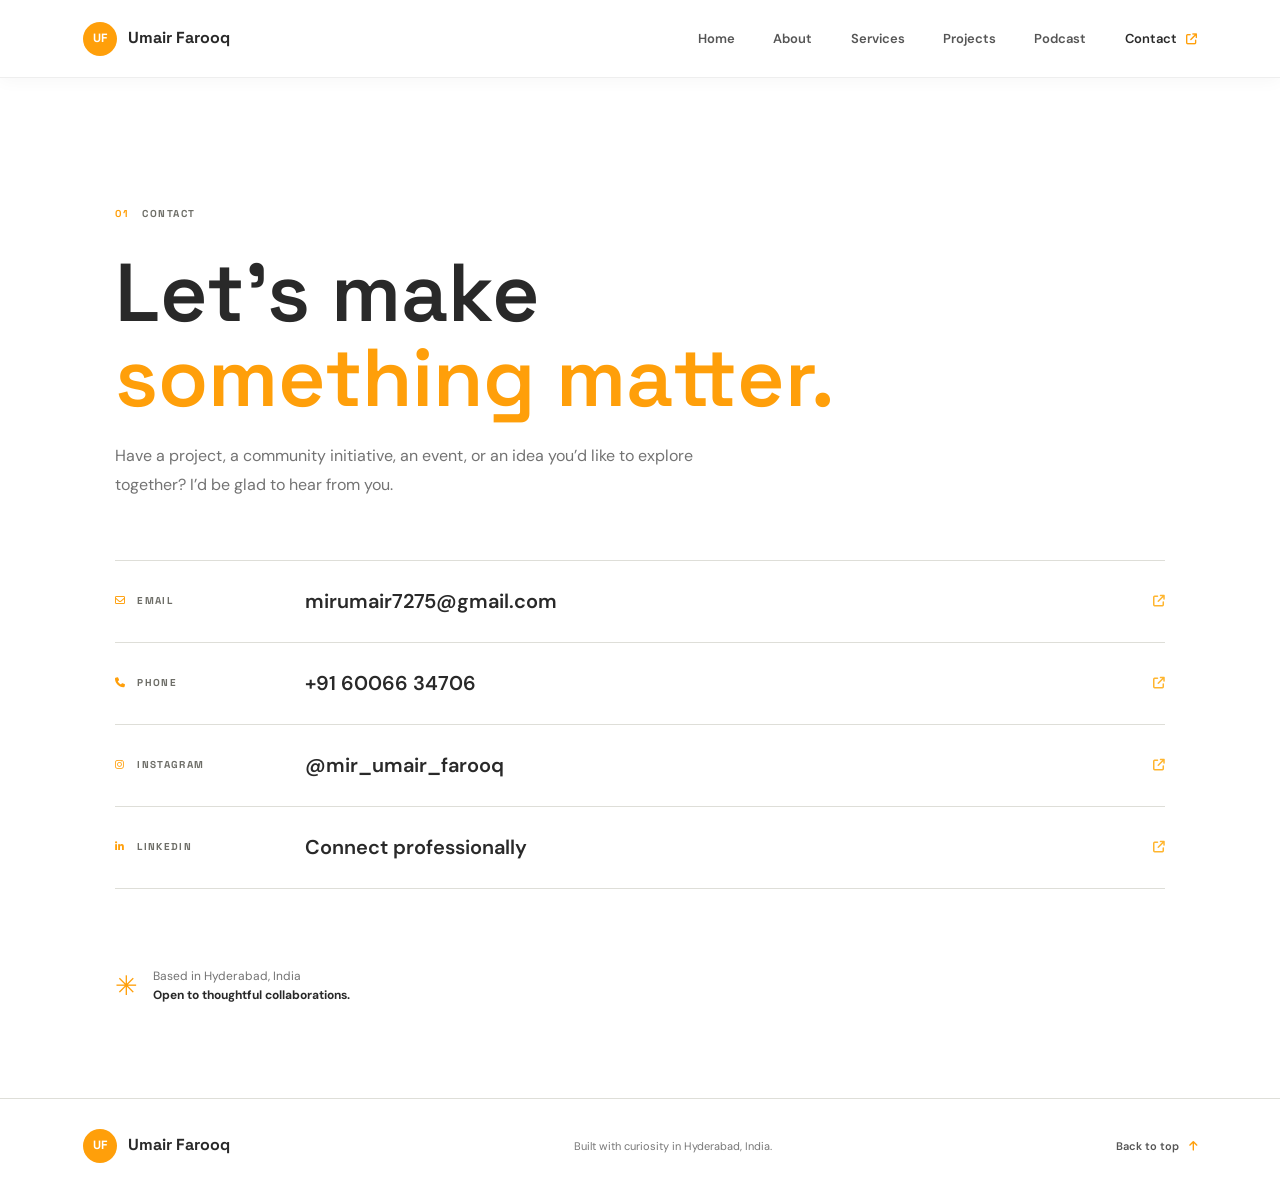
==== contact.html @ 48a46469 "Update portfolio branding and pages" ====
<!DOCTYPE html>
<html lang="en">
<head>
  <meta charset="UTF-8">
  <meta name="viewport" content="width=device-width, initial-scale=1.0">
  <meta name="theme-color" content="#ffffff">
  <meta name="description" content="Contact Umair Farooq about projects, student communities, events, and ideas.">
  <title>Contact | Umair Farooq</title>
  <link rel="preconnect" href="https://fonts.googleapis.com">
  <link rel="preconnect" href="https://fonts.gstatic.com" crossorigin>
  <link href="https://fonts.googleapis.com/css2?family=DM+Sans:wght@400;500;600;700&family=Space+Grotesk:wght@400;500;600;700&display=swap" rel="stylesheet">
  <link rel="stylesheet" href="https://cdnjs.cloudflare.com/ajax/libs/font-awesome/6.4.0/css/all.min.css">
  <link rel="stylesheet" href="style.css">
</head>
<body class="interior-page">
<header class="site-header">
  <a class="wordmark" href="index.html#home" aria-label="Umair Farooq, home"><span class="wordmark-mark">UF</span><span>Umair Farooq</span></a>
  <button class="menu-toggle" type="button" aria-label="Open navigation" aria-expanded="false" aria-controls="primary-navigation"><span></span><span></span></button>
  <nav id="primary-navigation" class="primary-navigation" aria-label="Main navigation">
    <a href="index.html#home">Home</a><a href="index.html#about">About</a><a href="index.html#services">Services</a>
    <a href="projects.html">Projects</a><a href="podcast.html">Podcast</a><a class="nav-contact" href="contact.html" aria-current="page">Contact <i class="fa-solid fa-arrow-up-right-from-square" aria-hidden="true"></i></a>
  </nav>
</header>
<main>
  <section class="contact-page-hero">
    <p class="section-kicker"><span>01</span> CONTACT</p>
    <h1>Let’s make<br><em>something matter.</em></h1>
    <p>Have a project, a community initiative, an event, or an idea you’d like to explore together? I’d be glad to hear from you.</p>
  </section>
  <section class="contact-page-links">
    <a href="mailto:mirumair7275@gmail.com"><span class="contact-method"><i class="fa-regular fa-envelope" aria-hidden="true"></i> EMAIL</span><span class="contact-detail">mirumair7275@gmail.com</span><i class="fa-solid fa-arrow-up-right-from-square" aria-hidden="true"></i></a>
    <a href="tel:+916006634706"><span class="contact-method"><i class="fa-solid fa-phone" aria-hidden="true"></i> PHONE</span><span class="contact-detail">+91 60066 34706</span><i class="fa-solid fa-arrow-up-right-from-square" aria-hidden="true"></i></a>
    <a href="https://www.instagram.com/mir_umair_farooq" target="_blank" rel="noopener noreferrer"><span class="contact-method"><i class="fa-brands fa-instagram" aria-hidden="true"></i> INSTAGRAM</span><span class="contact-detail">@mir_umair_farooq</span><i class="fa-solid fa-arrow-up-right-from-square" aria-hidden="true"></i></a>
    <a href="https://www.linkedin.com/in/umair-farooq-5b9580380/" target="_blank" rel="noopener noreferrer"><span class="contact-method"><i class="fa-brands fa-linkedin-in" aria-hidden="true"></i> LINKEDIN</span><span class="contact-detail">Connect professionally</span><i class="fa-solid fa-arrow-up-right-from-square" aria-hidden="true"></i></a>
  </section>
  <section class="contact-note"><span class="note-star">✳</span><p>Based in Hyderabad, India<br><strong>Open to thoughtful collaborations.</strong></p></section>
</main>
<footer class="site-footer"><a class="wordmark" href="index.html#home"><span class="wordmark-mark">UF</span><span>Umair Farooq</span></a><p>Built with curiosity in Hyderabad, India.</p><a class="back-to-top" href="#top">Back to top <i class="fa-solid fa-arrow-up" aria-hidden="true"></i></a></footer>
<script src="script.js"></script>
</body>
</html>
---- style.css ----
:root {
  color-scheme: light;
  --ink: #292929;
  --muted: #737373;
  --paper: #ffffff;
  --white: #fff;
  --warm: #fff9f0;
  --yellow: #FFB52E;
  --orange: #FF9F0A;
  --orange-light: #FFB52E;
  --line: #deded8;
  --display: "Space Grotesk", sans-serif;
  --body: "DM Sans", sans-serif;
}

* { box-sizing: border-box; }
html { scroll-behavior: smooth; scroll-padding-top: 86px; }
body { margin: 0; background: var(--paper); color: var(--ink); font-family: var(--body); font-size: 16px; line-height: 1.65; -webkit-font-smoothing: antialiased; }
body, button, a { font-family: var(--body); }
a { color: inherit; }
button, a { -webkit-tap-highlight-color: transparent; }
a:focus-visible, button:focus-visible { outline: 3px solid var(--yellow); outline-offset: 4px; }
::selection { background: var(--orange-light, #FFB52E); color: var(--ink); }

.site-header { position: sticky; z-index: 20; top: 0; display: flex; min-height: 78px; align-items: center; justify-content: space-between; padding: 0 clamp(24px, 6.5vw, 104px); border-bottom: 1px solid rgba(41, 41, 41, .08); background: rgba(255, 255, 255, .97); box-shadow: 0 3px 16px rgba(41, 41, 41, .035); }
.wordmark { display: inline-flex; align-items: center; gap: 11px; color: var(--ink); font-family: var(--display); font-size: 16px; font-weight: 700; text-decoration: none; }
.wordmark-mark { display: grid; width: 34px; aspect-ratio: 1; place-items: center; border-radius: 50%; background: var(--orange); color: var(--white); font-size: 12px; }
.primary-navigation { display: flex; align-items: center; gap: clamp(20px, 3vw, 44px); }
.primary-navigation a { color: #555; font-size: 13px; font-weight: 600; text-decoration: none; transition: color .2s ease; }
.primary-navigation a:hover { color: var(--orange); }
.primary-navigation .nav-contact { color: var(--ink); }
.nav-contact i { margin-left: 6px; color: var(--orange); font-size: 11px; }
.menu-toggle { display: none; }

section { padding: clamp(78px, 10vw, 136px) clamp(24px, 9vw, 144px); }
section h2::after { content: none; }
h1, h2, h3, p, figure { margin-top: 0; }
.hero { position: relative; display: grid; min-height: min(760px, calc(100svh - 78px)); grid-template-columns: minmax(0, 1.2fr) minmax(300px, .8fr); align-items: center; gap: clamp(48px, 5vw, 72px); padding-top: 76px; padding-bottom: 112px; overflow: hidden; background: var(--paper); text-align: left; }
.hero-copy { position: relative; z-index: 2; max-width: 760px; }
.eyebrow, .section-kicker, .principle-index, .leadership-tag, .project-type, .skill-groups span, .podcast-label { font-family: var(--display); font-size: 10px; font-weight: 700; letter-spacing: 1.5px; }
.eyebrow { display: flex; align-items: center; gap: 9px; margin-bottom: 28px; color: #666; }
.eyebrow > span:not(.status-dot) { color: #b8b8b1; }
.status-dot { width: 7px; height: 7px; border-radius: 50%; background: var(--orange); box-shadow: 0 0 0 4px rgba(255, 159, 10, .17); }
.hero h1, .section-heading, .podcast-copy h2 { margin-bottom: 25px; font-family: var(--display); font-weight: 600; letter-spacing: 0; }
.hero h1 { max-width: 770px; color: var(--ink); font-size: clamp(38px, 3.35vw, 50px); line-height: 1.08; }
.hero-name { margin-bottom: 18px; font-family: var(--display); font-size: 23px; font-weight: 700; }
.hero h1 span { color: var(--orange); }
.hero-intro { max-width: 590px; margin-bottom: 30px; color: var(--muted); font-size: 16px; line-height: 1.8; }
.college-link { display: inline-flex; align-items: center; gap: 8px; margin: -14px 0 25px; color: var(--ink); font-size: 12px; font-weight: 700; text-decoration: none; }
.college-link i { color: var(--orange); font-size: 11px; }
.college-link i:last-child { color: var(--yellow); font-size: 9px; }
.hero-actions { display: flex; flex-wrap: wrap; align-items: center; gap: 10px; }
.button { display: inline-flex; min-height: 46px; align-items: center; justify-content: center; gap: 12px; padding: 0 17px; border: 1px solid transparent; border-radius: 4px; font-size: 12px; font-weight: 700; text-decoration: none; transition: transform .2s ease, background .2s ease, border-color .2s ease, box-shadow .2s ease; }
.button:hover { transform: translateY(-2px); }
.button i { font-size: 11px; }
.button-primary { background: var(--orange); color: var(--ink); box-shadow: 0 5px 14px rgba(255, 159, 10, .2); }
.button-primary:hover { background: #ef9100; box-shadow: 0 8px 19px rgba(255, 159, 10, .28); }
.button-secondary { border-color: #cecec8; background: transparent; color: var(--ink); }
.button-secondary:hover { border-color: var(--orange); }
.button-text { padding-right: 4px; padding-left: 7px; color: var(--ink); }
.button-text:hover { color: #d87800; }
.quick-contact { display: flex; flex-wrap: wrap; gap: 24px; margin-top: 27px; }
.quick-contact a { color: #666; font-size: 12px; font-weight: 600; text-decoration: none; transition: color .2s ease; }
.quick-contact a:hover { color: #d87800; }
.quick-contact i { margin-right: 7px; color: var(--orange); font-size: 12px; }
.hero-portrait-wrap { position: relative; width: min(100%, 440px); justify-self: center; }
.portrait-glow { position: absolute; top: 11%; right: -7%; bottom: 8%; left: 2%; border-radius: 47% 53% 48% 52%; background: rgba(255, 159, 10, .25); filter: blur(42px); }
.hero-portrait { position: relative; z-index: 1; margin: 0; }
.hero-portrait img { display: block; width: 100%; aspect-ratio: 4 / 5; border-radius: 10px; object-fit: cover; object-position: center 35%; box-shadow: 0 24px 54px rgba(38, 36, 31, .16); }
.hero-portrait figcaption { display: flex; justify-content: space-between; gap: 12px; padding-top: 13px; color: #666; font-size: 11px; }
.hero-portrait figcaption i { margin-left: 5px; color: var(--yellow); font-size: 9px; }
.note-star { color: var(--orange); font-size: 22px; }
.scroll-cue { position: absolute; bottom: 30px; left: clamp(24px, 9vw, 144px); display: flex; align-items: center; gap: 13px; color: #777; font-family: var(--display); font-size: 9px; font-weight: 700; letter-spacing: 1.5px; text-decoration: none; }
.scroll-cue i { color: var(--orange); }

.section-kicker { display: flex; align-items: center; gap: 13px; margin-bottom: 34px; color: #6e6e67; }
.section-kicker span { color: var(--orange); }
.section-heading { margin: 0; color: var(--ink); font-size: clamp(38px, 5vw, 62px); line-height: 1.1; }
.section-heading em, .podcast-copy h2 em { color: var(--orange); font-style: normal; }
#about { background: var(--white); }
.about-layout { display: grid; grid-template-columns: 1fr .8fr; align-items: start; gap: clamp(44px, 9vw, 142px); }
.about-copy { max-width: 540px; }
.about-copy p, .section-intro, .contact-intro { color: var(--muted); font-size: 15px; line-height: 1.85; }
.about-copy p + p { margin-top: 18px; }
.inline-link, .all-projects-link { display: inline-flex; align-items: center; gap: 12px; margin-top: 10px; color: #d87800; font-size: 13px; font-weight: 700; text-decoration: none; }
.inline-link i, .all-projects-link i { transition: transform .2s ease; }
.inline-link:hover i, .all-projects-link:hover i { transform: translateX(4px); }
.principles-row { display: grid; grid-template-columns: repeat(3, 1fr); gap: 36px; margin-top: 88px; padding-top: 29px; border-top: 1px solid var(--line); }
.principles-row > div { max-width: 310px; }
.principle-index { color: #d87800; font-size: 9px; }
.principles-row h3 { margin: 16px 0 7px; font-family: var(--display); font-size: 19px; }
.principles-row p { margin-bottom: 0; color: var(--muted); font-size: 13px; line-height: 1.7; }

#community { background: var(--warm); }
.section-intro-row { display: flex; align-items: end; justify-content: space-between; gap: 40px; margin-bottom: 50px; }
.section-intro { max-width: 390px; margin-bottom: 5px; }
.leadership-list { border-top: 1px solid #e8e0d5; }
.leadership-item { display: grid; grid-template-columns: 68px minmax(0, 1fr) auto; align-items: center; gap: 20px; padding: 24px 0; border-bottom: 1px solid #e8e0d5; }
.leadership-number { align-self: start; padding-top: 6px; color: #99938c; font-family: var(--display); font-size: 11px; }
.leadership-item h3 { margin: 0 0 5px; font-family: var(--display); font-size: 19px; font-weight: 600; }
.leadership-item p { margin: 0; color: var(--muted); font-size: 13px; }
.leadership-tag { color: #73736d; font-size: 9px; }
.recognition-line { display: flex; flex-wrap: wrap; align-items: center; gap: 12px; margin-top: 28px; color: #666; font-size: 12px; }
.recognition-line > i { color: var(--yellow); }
.recognition-divider { color: #c5bcae; }

.services-section { background: var(--warm); }
.service-grid { display: grid; grid-template-columns: repeat(3, minmax(0, 1fr)); gap: 15px; }
.service-item { position: relative; min-height: 245px; padding: 27px 24px 50px; border: 1px solid #eee5d8; background: var(--white); transition: border-color .2s ease, transform .2s ease, box-shadow .2s ease; }
.service-item:hover { transform: translateY(-4px); border-color: rgba(255, 159, 10, .55); box-shadow: 0 12px 26px rgba(41, 41, 41, .06); }
.service-index { color: #d87800; font-family: var(--display); font-size: 10px; font-weight: 700; letter-spacing: 1px; }
.service-item h3 { margin: 34px 0 10px; font-family: var(--display); font-size: 20px; line-height: 1.25; }
.service-item p { max-width: 310px; margin: 0; color: var(--muted); font-size: 13px; line-height: 1.75; }
.service-arrow { position: absolute; right: 22px; bottom: 20px; color: var(--orange); font-size: 12px; }

#experience { background: var(--white); }
#experience > .section-heading { margin-bottom: 52px; }
.grid { display: grid; grid-template-columns: repeat(2, minmax(0, 1fr)); gap: 0 40px; margin-top: 38px; }
.card { padding: 24px 0; border-top: 1px solid var(--line); background: transparent; }
.card::before { content: none; }
.card h3 { margin: 0 0 10px; color: var(--ink); font-family: var(--display); font-size: 18px; }
.card p { margin-bottom: 12px; color: var(--muted); font-size: 13px; line-height: 1.7; }
.card p:last-child { margin-bottom: 0; }
.card strong { color: var(--ink); }
#skills { background: var(--warm); }
#skills > .section-heading { margin-bottom: 42px; }
#skills .grid { grid-template-columns: repeat(4, minmax(0, 1fr)); gap: 0 24px; }
#skills .card { padding: 16px 0; border-top-color: #eee5d8; color: var(--ink); font-family: var(--display); font-size: 14px; font-weight: 600; }

#projects { background: var(--paper); }
#projects > .section-heading { margin-bottom: 45px; }
#projects .grid { grid-template-columns: repeat(2, minmax(0, 1fr)); gap: 18px; }
#projects .card { min-height: 220px; padding: 25px; border: 1px solid var(--line); background: var(--white); transition: transform .2s ease, box-shadow .2s ease, border-color .2s ease; }
#projects .card:hover { transform: translateY(-3px); border-color: rgba(255, 159, 10, .55); box-shadow: 0 12px 30px rgba(41, 41, 41, .07); }
#projects .card h3 { color: var(--ink); }
#projects .card a { display: inline-flex; align-items: center; gap: 8px; padding: 0; border-radius: 0; background: none; color: #d87800; font-size: 12px; }
#projects .card a:hover { background: none; color: #a95d00; }

#podcast { position: relative; display: grid; grid-template-columns: 1fr .8fr; align-items: center; gap: 40px; overflow: hidden; background: #252a31; color: var(--white); }
.podcast-copy { position: relative; z-index: 1; max-width: 580px; }
#podcast .section-kicker { color: #b9b9b2; }
#podcast .section-kicker span { color: var(--orange); }
.podcast-label { display: flex; align-items: center; gap: 9px; margin-bottom: 15px; color: var(--orange); }
.podcast-copy h2 { margin-bottom: 18px; color: var(--white); font-family: var(--display); font-size: clamp(40px, 5vw, 62px); line-height: 1.08; }
.podcast-copy h2 em { color: var(--orange); font-style: normal; }
.podcast-copy > p:not(.podcast-label) { max-width: 470px; margin-bottom: 27px; color: #c5c7c8; font-size: 14px; line-height: 1.8; }
.button-light { background: var(--orange); color: #20251c; }
.button-light:hover { background: #ffb52e; }
.podcast-art { position: relative; display: grid; width: min(100%, 350px); aspect-ratio: 1; justify-self: center; place-items: center; }
.sound-ring { position: absolute; border: 1px solid rgba(255, 159, 10, .35); border-radius: 50%; }
.sound-ring-one { inset: 5%; }
.sound-ring-two { inset: 17%; border-color: rgba(255, 255, 255, .17); }
.podcast-mic { display: grid; width: 104px; aspect-ratio: 1; place-items: center; border-radius: 50%; background: var(--orange); color: #252a31; font-size: 37px; }
.podcast-art-note, .podcast-art-index { position: absolute; color: #fff; font-family: var(--display); font-size: 10px; font-weight: 700; letter-spacing: 1.5px; }
.podcast-art-note { top: 20%; right: -3%; line-height: 1.6; }
.podcast-art-index { bottom: 17%; left: 3%; color: #aeb0aa; }

#contact { background: var(--white); }
.contact-layout { display: grid; grid-template-columns: 1fr .8fr; gap: clamp(40px, 9vw, 130px); align-items: start; }
.contact-intro { max-width: 420px; margin-top: 20px; }
.contact-links { border-top: 1px solid var(--line); }
.contact-links a { display: flex; justify-content: space-between; gap: 20px; padding: 18px 0; border-bottom: 1px solid var(--line); font-size: 12px; text-decoration: none; }
.contact-links a > span:first-child { min-width: 88px; color: #777; }
.contact-links a > span:last-child { font-weight: 600; text-align: right; }
.contact-links i { color: var(--yellow); }
.contact-links a > span:last-child i { margin-left: 7px; font-size: 10px; }
.contact-links a:hover > span:last-child { color: #c98700; }
.site-footer { display: flex; min-height: 94px; align-items: center; justify-content: space-between; gap: 20px; padding: 18px clamp(24px, 6.5vw, 104px); border-top: 1px solid var(--line); }
.site-footer p { margin: 0; color: #777; font-size: 11px; }
.back-to-top { color: #555; font-size: 11px; font-weight: 600; text-decoration: none; }
.back-to-top i { margin-left: 7px; color: var(--orange); }

.interior-page { background: var(--white); }
.interior-hero, .contact-page-hero { padding-top: clamp(76px, 10vw, 132px); padding-bottom: clamp(68px, 8vw, 108px); }
.interior-hero .section-kicker, .contact-page-hero .section-kicker { margin-bottom: 27px; }
.interior-hero h1, .podcast-page-copy h1, .contact-page-hero h1 { margin: 0 0 22px; font-family: var(--display); font-size: clamp(46px, 7vw, 82px); font-weight: 600; line-height: 1.04; }
.interior-hero h1 em, .podcast-page-copy h1 em, .contact-page-hero h1 em { color: var(--orange); font-style: normal; }
.interior-hero > p:last-child, .contact-page-hero > p:last-child { max-width: 610px; margin: 0; color: var(--muted); font-size: 16px; line-height: 1.8; }
.project-index-section { padding-top: 70px; }
.project-index-section .section-kicker { margin-bottom: 27px; }
.project-list { border-top: 1px solid var(--line); }
.project-row { display: grid; grid-template-columns: 180px minmax(0, 1fr) 42px; align-items: center; gap: 22px; padding: 24px 0; border-bottom: 1px solid var(--line); }
.project-type { color: #797971; font-size: 9px; }
.project-details h2 { margin: 0 0 4px; color: var(--ink); font-family: var(--display); font-size: 19px; font-weight: 600; }
.project-details p { margin: 0; color: var(--muted); font-size: 13px; }
.project-row > a { display: grid; width: 38px; aspect-ratio: 1; place-items: center; border: 1px solid #d6d6cf; border-radius: 50%; color: #d87800; text-decoration: none; transition: color .2s ease, background .2s ease, border-color .2s ease, transform .2s ease; }
.project-row > a:hover { transform: translate(2px, -2px); border-color: var(--orange); background: var(--orange); color: var(--ink); }
.project-index-section .all-projects-link { margin-top: 25px; }

.podcast-page-hero { display: grid; grid-template-columns: minmax(0, 1.1fr) minmax(300px, .75fr); align-items: center; gap: clamp(50px, 10vw, 150px); padding: clamp(76px, 9vw, 120px) clamp(24px, 9vw, 144px); overflow: hidden; background: var(--white); }
.podcast-page-copy { max-width: 670px; }
.podcast-page-copy .podcast-label { margin-bottom: 19px; color: #d87800; }
.podcast-page-copy > p:not(.section-kicker):not(.podcast-label) { max-width: 570px; margin-bottom: 28px; color: var(--muted); font-size: 15px; line-height: 1.85; }
.podcast-page-photo { position: relative; width: min(100%, 400px); justify-self: center; margin: 0; }
.podcast-page-photo img { position: relative; z-index: 1; display: block; width: 100%; aspect-ratio: 4 / 5; border-radius: 10px; object-fit: cover; object-position: center 35%; box-shadow: 0 20px 50px rgba(41, 41, 41, .15); }
.podcast-page-photo figcaption { position: relative; z-index: 1; padding-top: 12px; color: var(--muted); font-size: 11px; }
.conversation-section { background: var(--warm); }
.conversation-list { border-top: 1px solid #eee5d8; }
.conversation-list article { display: grid; grid-template-columns: 68px minmax(0, 1fr); gap: 20px; padding: 24px 0; border-bottom: 1px solid #eee5d8; }
.conversation-list article > span { padding-top: 4px; color: #d87800; font-family: var(--display); font-size: 10px; font-weight: 700; }
.conversation-list h2 { margin: 0 0 5px; font-family: var(--display); font-size: 20px; }
.conversation-list p { margin: 0; color: var(--muted); font-size: 13px; }
.podcast-cta { padding: 84px clamp(24px, 9vw, 144px); background: #252a31; color: var(--white); }
.podcast-cta .eyebrow { margin-bottom: 18px; color: var(--orange); }
.podcast-cta h2 { margin-bottom: 26px; font-family: var(--display); font-size: clamp(36px, 5vw, 56px); line-height: 1.12; }

.contact-page-hero { padding-bottom: 60px; }
.contact-page-links { padding: 0 clamp(24px, 9vw, 144px) 45px; }
.contact-page-links > a { display: grid; grid-template-columns: 170px minmax(0, 1fr) 30px; align-items: center; gap: 20px; padding: 24px 0; border-top: 1px solid var(--line); text-decoration: none; transition: color .2s ease, padding .2s ease; }
.contact-page-links > a:last-child { border-bottom: 1px solid var(--line); }
.contact-method { color: #6d6d67; font-family: var(--display); font-size: 10px; font-weight: 700; letter-spacing: 1.3px; }
.contact-method i { width: 18px; color: var(--orange); }
.contact-detail { font-size: clamp(15px, 2vw, 20px); font-weight: 600; }
.contact-page-links > a > i { color: var(--yellow); font-size: 12px; text-align: right; }
.contact-page-links > a:hover { padding-right: 8px; padding-left: 8px; color: #d87800; }
.contact-note { display: flex; align-items: center; gap: 15px; padding: 30px clamp(24px, 9vw, 144px) 90px; }
.contact-note .note-star { font-size: 27px; }
.contact-note p { margin: 0; color: var(--muted); font-size: 12px; line-height: 1.6; }
.contact-note strong { color: var(--ink); }

@media (max-width: 1100px) {
  .hero { grid-template-columns: minmax(0, 2fr) minmax(250px, 1fr); gap: 32px; }
  .hero h1 { font-size: clamp(34px, 3.9vw, 44px); }
}

@media (max-width: 900px) {
  html { scroll-padding-top: 70px; }
  .site-header { min-height: 68px; padding-right: 22px; padding-left: 22px; }
  .menu-toggle { display: flex; width: 42px; height: 42px; flex-direction: column; align-items: center; justify-content: center; gap: 6px; border: 1px solid var(--line); border-radius: 50%; background: transparent; cursor: pointer; }
  .menu-toggle span { width: 16px; height: 1.5px; background: var(--ink); transition: transform .2s ease; }
  .menu-toggle[aria-expanded="true"] span:first-child { transform: translateY(3.75px) rotate(45deg); }
  .menu-toggle[aria-expanded="true"] span:last-child { transform: translateY(-3.75px) rotate(-45deg); }
  .primary-navigation { position: absolute; top: 67px; right: 0; left: 0; display: none; align-items: stretch; gap: 0; padding: 8px 22px 18px; border-bottom: 1px solid var(--line); background: var(--paper); }
  .primary-navigation.is-open { display: flex; flex-direction: column; }
  .primary-navigation a { padding: 12px 0; border-bottom: 1px solid rgba(41, 41, 41, .08); }
  .primary-navigation .nav-contact { border-bottom: 0; }
  section { padding-right: 24px; padding-left: 24px; }
  .hero { min-height: auto; grid-template-columns: 1fr; gap: 38px; padding-top: 58px; padding-bottom: 84px; }
  .hero-copy { order: 1; }
  .hero-portrait-wrap { order: 2; width: min(82%, 400px); }
  .hero h1 { font-size: clamp(39px, 9.3vw, 62px); }
  .hero-intro { font-size: 15px; }
  .service-grid { grid-template-columns: repeat(2, minmax(0, 1fr)); }
  .podcast-page-hero { grid-template-columns: minmax(0, 1fr) minmax(250px, .8fr); gap: 35px; }
  .scroll-cue { bottom: 24px; left: 24px; }
  .about-layout, .contact-layout, #podcast { grid-template-columns: 1fr; gap: 36px; }
  .about-layout { gap: 28px; }
  .service-grid { grid-template-columns: 1fr; }
  .service-item { min-height: 210px; }
  .podcast-page-hero { grid-template-columns: 1fr; gap: 38px; }
  .podcast-page-photo { width: min(82%, 400px); }
  .contact-page-links > a { grid-template-columns: 120px minmax(0, 1fr) 20px; gap: 12px; }
  .project-row { grid-template-columns: minmax(0, 1fr) 38px; gap: 10px 16px; }
  .project-type { grid-column: 1; grid-row: 1; }
  .project-details { grid-column: 1; grid-row: 2; }
  .project-row > a { grid-column: 2; grid-row: 1 / span 2; }
  .principles-row { grid-template-columns: 1fr; gap: 23px; margin-top: 54px; }
  .principles-row > div { max-width: none; }
  .section-intro-row { align-items: start; flex-direction: column; gap: 18px; margin-bottom: 34px; }
  .section-intro { max-width: 520px; margin: 0; }
  .leadership-item { grid-template-columns: 32px minmax(0, 1fr); gap: 12px; padding: 20px 0; }
  .leadership-tag { grid-column: 2; }
  .leadership-item h3 { font-size: 17px; }
  .grid { grid-template-columns: 1fr; }
  #skills .grid, #projects .grid { grid-template-columns: 1fr; }
  #projects .card { min-height: auto; }
  .podcast-art { width: min(76%, 300px); }
  .contact-links a { font-size: 11px; }
  .site-footer { flex-wrap: wrap; padding-right: 24px; padding-left: 24px; }
}

@media (max-width: 420px) {
  .hero h1 { font-size: 38px; }
  .eyebrow { gap: 6px; font-size: 8px; letter-spacing: 1px; }
  .hero-actions { align-items: stretch; flex-direction: column; }
  .hero-actions .button { justify-content: space-between; }
  .hero-actions .button-text { justify-content: flex-start; }
  .quick-contact { gap: 15px; }
  .quick-contact a { font-size: 11px; }
  .contact-page-links > a { grid-template-columns: 1fr 20px; }
  .contact-method { grid-column: 1; }
  .contact-detail { grid-column: 1; }
  .contact-page-links > a > i { grid-column: 2; grid-row: 1 / span 2; }
  .conversation-list article { grid-template-columns: 36px minmax(0, 1fr); gap: 12px; }
  .contact-links a { align-items: flex-start; flex-direction: column; gap: 5px; }
  .contact-links a > span:last-child { text-align: left; }
  .site-footer { align-items: flex-start; flex-direction: column; }
}

@media (prefers-reduced-motion: reduce) {
  *, *::before, *::after { scroll-behavior: auto !important; transition-duration: .01ms !important; animation-duration: .01ms !important; animation-iteration-count: 1 !important; }
}
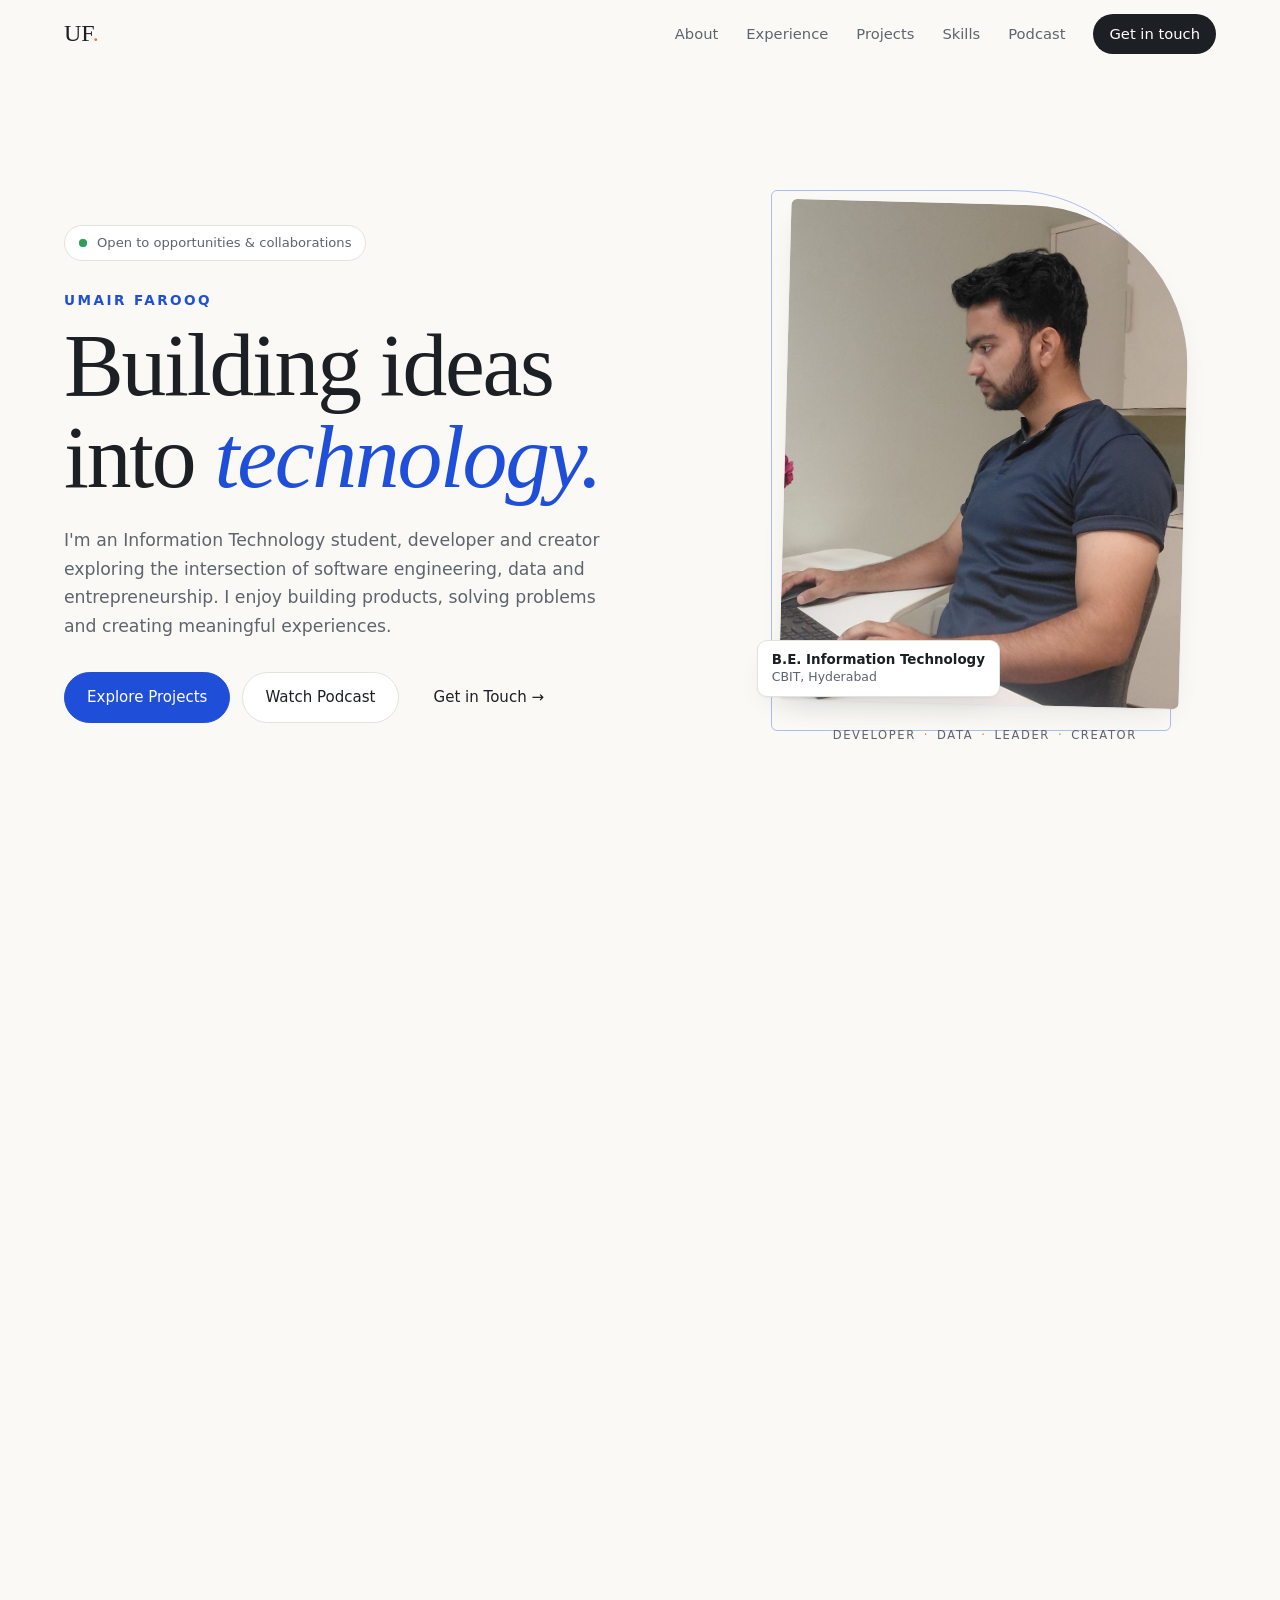
==== commit 2ca8ac47: "added code" ====
--- a/contact.html
+++ b/contact.html
@@ -1,41 +1 @@
-<!DOCTYPE html>
-<html lang="en">
-<head>
-  <meta charset="UTF-8">
-  <meta name="viewport" content="width=device-width, initial-scale=1.0">
-  <meta name="theme-color" content="#ffffff">
-  <meta name="description" content="Contact Umair Farooq about projects, student communities, events, and ideas.">
-  <title>Contact | Umair Farooq</title>
-  <link rel="preconnect" href="https://fonts.googleapis.com">
-  <link rel="preconnect" href="https://fonts.gstatic.com" crossorigin>
-  <link href="https://fonts.googleapis.com/css2?family=DM+Sans:wght@400;500;600;700&family=Space+Grotesk:wght@400;500;600;700&display=swap" rel="stylesheet">
-  <link rel="stylesheet" href="https://cdnjs.cloudflare.com/ajax/libs/font-awesome/6.4.0/css/all.min.css">
-  <link rel="stylesheet" href="style.css">
-</head>
-<body class="interior-page">
-<header class="site-header">
-  <a class="wordmark" href="index.html#home" aria-label="Umair Farooq, home"><span class="wordmark-mark">UF</span><span>Umair Farooq</span></a>
-  <button class="menu-toggle" type="button" aria-label="Open navigation" aria-expanded="false" aria-controls="primary-navigation"><span></span><span></span></button>
-  <nav id="primary-navigation" class="primary-navigation" aria-label="Main navigation">
-    <a href="index.html#home">Home</a><a href="index.html#about">About</a><a href="index.html#services">Services</a>
-    <a href="projects.html">Projects</a><a href="podcast.html">Podcast</a><a class="nav-contact" href="contact.html" aria-current="page">Contact <i class="fa-solid fa-arrow-up-right-from-square" aria-hidden="true"></i></a>
-  </nav>
-</header>
-<main>
-  <section class="contact-page-hero">
-    <p class="section-kicker"><span>01</span> CONTACT</p>
-    <h1>Let’s make<br><em>something matter.</em></h1>
-    <p>Have a project, a community initiative, an event, or an idea you’d like to explore together? I’d be glad to hear from you.</p>
-  </section>
-  <section class="contact-page-links">
-    <a href="mailto:mirumair7275@gmail.com"><span class="contact-method"><i class="fa-regular fa-envelope" aria-hidden="true"></i> EMAIL</span><span class="contact-detail">mirumair7275@gmail.com</span><i class="fa-solid fa-arrow-up-right-from-square" aria-hidden="true"></i></a>
-    <a href="tel:+916006634706"><span class="contact-method"><i class="fa-solid fa-phone" aria-hidden="true"></i> PHONE</span><span class="contact-detail">+91 60066 34706</span><i class="fa-solid fa-arrow-up-right-from-square" aria-hidden="true"></i></a>
-    <a href="https://www.instagram.com/mir_umair_farooq" target="_blank" rel="noopener noreferrer"><span class="contact-method"><i class="fa-brands fa-instagram" aria-hidden="true"></i> INSTAGRAM</span><span class="contact-detail">@mir_umair_farooq</span><i class="fa-solid fa-arrow-up-right-from-square" aria-hidden="true"></i></a>
-    <a href="https://www.linkedin.com/in/umair-farooq-5b9580380/" target="_blank" rel="noopener noreferrer"><span class="contact-method"><i class="fa-brands fa-linkedin-in" aria-hidden="true"></i> LINKEDIN</span><span class="contact-detail">Connect professionally</span><i class="fa-solid fa-arrow-up-right-from-square" aria-hidden="true"></i></a>
-  </section>
-  <section class="contact-note"><span class="note-star">✳</span><p>Based in Hyderabad, India<br><strong>Open to thoughtful collaborations.</strong></p></section>
-</main>
-<footer class="site-footer"><a class="wordmark" href="index.html#home"><span class="wordmark-mark">UF</span><span>Umair Farooq</span></a><p>Built with curiosity in Hyderabad, India.</p><a class="back-to-top" href="#top">Back to top <i class="fa-solid fa-arrow-up" aria-hidden="true"></i></a></footer>
-<script src="script.js"></script>
-</body>
-</html>
+<!DOCTYPE html><html lang="en"><head><meta charset="UTF-8"><meta http-equiv="refresh" content="0; url=index.html#contact"><link rel="canonical" href="index.html#contact"><title>Umair Farooq</title></head><body><p><a href="index.html#contact">Continue to the portfolio</a></p></body></html>
